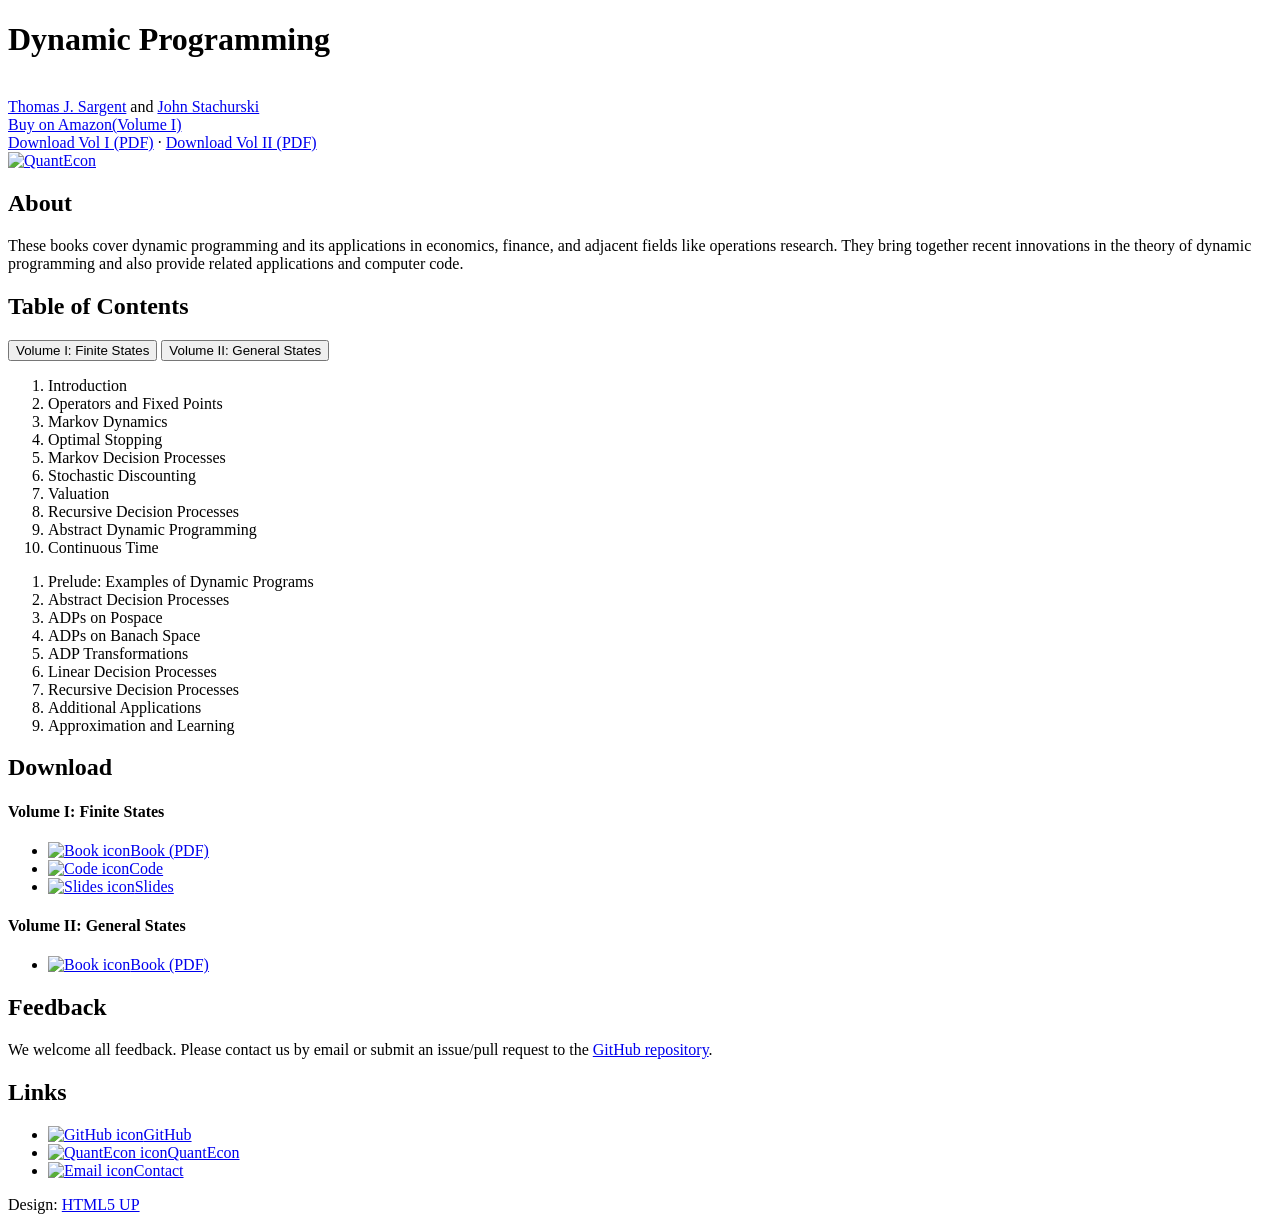
==== website/index.html @ c361da82 "Update repo URLs from book-dp1-public to book-dp-public The repo was renamed from book-dp1-public to" ====
<!DOCTYPE HTML>
<!--
	Strata by HTML5 UP
	html5up.net | @ajlkn
	Free for personal and commercial use under the CCA 3.0 license (html5up.net/license)
-->
<html>

<head>
    <title>Dynamic Programming</title>
    <meta charset="utf-8" />
    <meta name="viewport" content="width=device-width, initial-scale=1, user-scalable=no" />
    <meta name="description" content="Dynamic Programming: Volume I (Finite States) and Volume II (General States). By Thomas J. Sargent and John Stachurski." />
    <meta property="og:title" content="Dynamic Programming" />
    <meta property="og:description" content="Dynamic Programming: Volume I (Finite States) and Volume II (General States). By Thomas J. Sargent and John Stachurski." />
    <meta property="og:type" content="website" />
    <meta property="og:url" content="https://dp.quantecon.org/" />
    <link rel="stylesheet" href="assets/css/main.css" />
</head>

<body class="is-preload">

    <!-- Header -->
    <header id="header">
        <div class="inner">
            <h1><b>Dynamic Programming</b></h1>
            <br>
            <a href="https://www.tomsargent.com/">Thomas J. Sargent</a> and <a href="https://johnstachurski.net/">John Stachurski</a>
        </div>
        <div class="amazon-link-container">
            <a href="https://www.amazon.com/Dynamic-Programming-Finite-Thomas-Sargent/dp/1009540750/" class="amazon-button">Buy on Amazon<span class="amazon-vol">(Volume I)</span></a>
            <div class="download-links">
                <a href="https://github.com/QuantEcon/book-dp-public/raw/main/pdf/dp.pdf" class="download-button">Download Vol I (PDF)</a>
                <span class="download-sep">&middot;</span>
                <a href="https://github.com/QuantEcon/book-dp-public/raw/main/pdf/dp2.pdf" class="download-button">Download Vol II (PDF)</a>
            </div>
        </div>
    </header>

    <!-- Main -->
    <div id="main">
        <a href="https://quantecon.org" class="qe-logo"><img src="images/qe-menubar-logo.svg" alt="QuantEcon"></a>

        <!-- Introduction -->
        <section id="intro">
            <header class="major">
                <h2>About</h2>
            </header>
            <p>
                These books cover dynamic programming and its applications in
                economics, finance, and adjacent fields like operations research.
                They bring together recent innovations in the theory of dynamic
                programming and also provide related applications and computer code.
            </p>
        </section>

        <!-- Table of Contents -->
        <section id="toc" class="main">
            <header class="major">
                <h2>Table of Contents</h2>
            </header>
            <div class="toc-tabs">
                <div class="tab-buttons" role="tablist">
                    <button class="tab-btn active" data-tab="vol1" role="tab" aria-selected="true" aria-controls="vol1" id="tab-vol1">Volume I: Finite States</button>
                    <button class="tab-btn" data-tab="vol2" role="tab" aria-selected="false" aria-controls="vol2" id="tab-vol2">Volume II: General States</button>
                </div>
                <div class="tab-content active" id="vol1" role="tabpanel" aria-labelledby="tab-vol1">
                    <ol>
                        <li>Introduction</li>
                        <li>Operators and Fixed Points</li>
                        <li>Markov Dynamics</li>
                        <li>Optimal Stopping</li>
                        <li>Markov Decision Processes</li>
                        <li>Stochastic Discounting</li>
                        <li>Valuation</li>
                        <li>Recursive Decision Processes</li>
                        <li>Abstract Dynamic Programming</li>
                        <li>Continuous Time</li>
                    </ol>
                </div>
                <div class="tab-content" id="vol2" role="tabpanel" aria-labelledby="tab-vol2">
                    <ol>
                        <li>Prelude: Examples of Dynamic Programs</li>
                        <li value="2">Abstract Decision Processes</li>
                        <li value="3">ADPs on Pospace</li>
                        <li value="4">ADPs on Banach Space</li>
                        <li value="5">ADP Transformations</li>
                        <li value="6">Linear Decision Processes</li>
                        <li value="7">Recursive Decision Processes</li>
                        <li value="8">Additional Applications</li>
                        <li value="9">Approximation and Learning</li>
                    </ol>
                </div>
            </div>
        </section>

        <!-- Downloads -->
        <section id="download" class="main">
            <header class="major">
                <h2>Download</h2>
            </header>
            <h4>Volume I: Finite States</h4>
            <div class="align-center">
                <ul class="actions fit">
                    <li>
                        <a href="https://github.com/QuantEcon/book-dp-public/raw/main/pdf/dp.pdf" class="button fit"><img src="images/book.png" width="15" alt="Book icon">Book (PDF)</a>
                    </li>
                    <li>
                        <a href="code.html" class="button fit"><img src="images/book.png" width="15" alt="Code icon">Code</a>
                    </li>
                    <li>
                        <a href="slides.html" class="button fit"><img src="images/slides.png" width="14" alt="Slides icon">Slides</a>
                    </li>
                </ul>
            </div>
            <h4>Volume II: General States</h4>
            <div class="align-center">
                <ul class="actions fit">
                    <li>
                        <a href="https://github.com/QuantEcon/book-dp-public/raw/main/pdf/dp2.pdf" class="button fit"><img src="images/book.png" width="15" alt="Book icon">Book (PDF)</a>
                    </li>
                </ul>
            </div>
        </section>

        <!-- Feedback -->
        <section id="feedback" class="main">
            <header class="major">
                <h2>Feedback</h2>
            </header>
            <p>We welcome all feedback. Please contact us by email or submit an issue/pull request to the <a href="https://github.com/QuantEcon/book-dp-public/">GitHub repository</a>.</p>
        </section>

        <!-- Links -->
        <section id="links" class="main">
            <header class="major">
                <h2>Links</h2>
            </header>
            <div class="align-center">
                <ul class="actions fit">
                    <li>
                        <a href="https://github.com/QuantEcon/book-dp-public/" class="button fit"><img src="images/github-mark.png" width="15" alt="GitHub icon">GitHub</a>
                    </li>
                    <li>
                        <a href="https://quantecon.org" class="button fit"><img src="images/qe-logo-small.png" width="25" alt="QuantEcon icon">QuantEcon</a>
                    </li>
                    <li>
                        <a href="mailto:john.stachurski@gmail.com" class="button fit"><img src="images/mail.png" width="15" alt="Email icon">Contact</a>
                    </li>
                </ul>
            </div>
        </section>

        <section id="design" class="main">
            <div class="align-center">Design: <a href="https://html5up.net">HTML5 UP</a></div>
        </section>
    </div>

    <!-- Scripts -->
    <script src="assets/js/jquery.min.js"></script>
    <script src="assets/js/browser.min.js"></script>
    <script src="assets/js/breakpoints.min.js"></script>
    <script src="assets/js/util.js"></script>
    <script src="assets/js/main.js"></script>

</body>

</html>
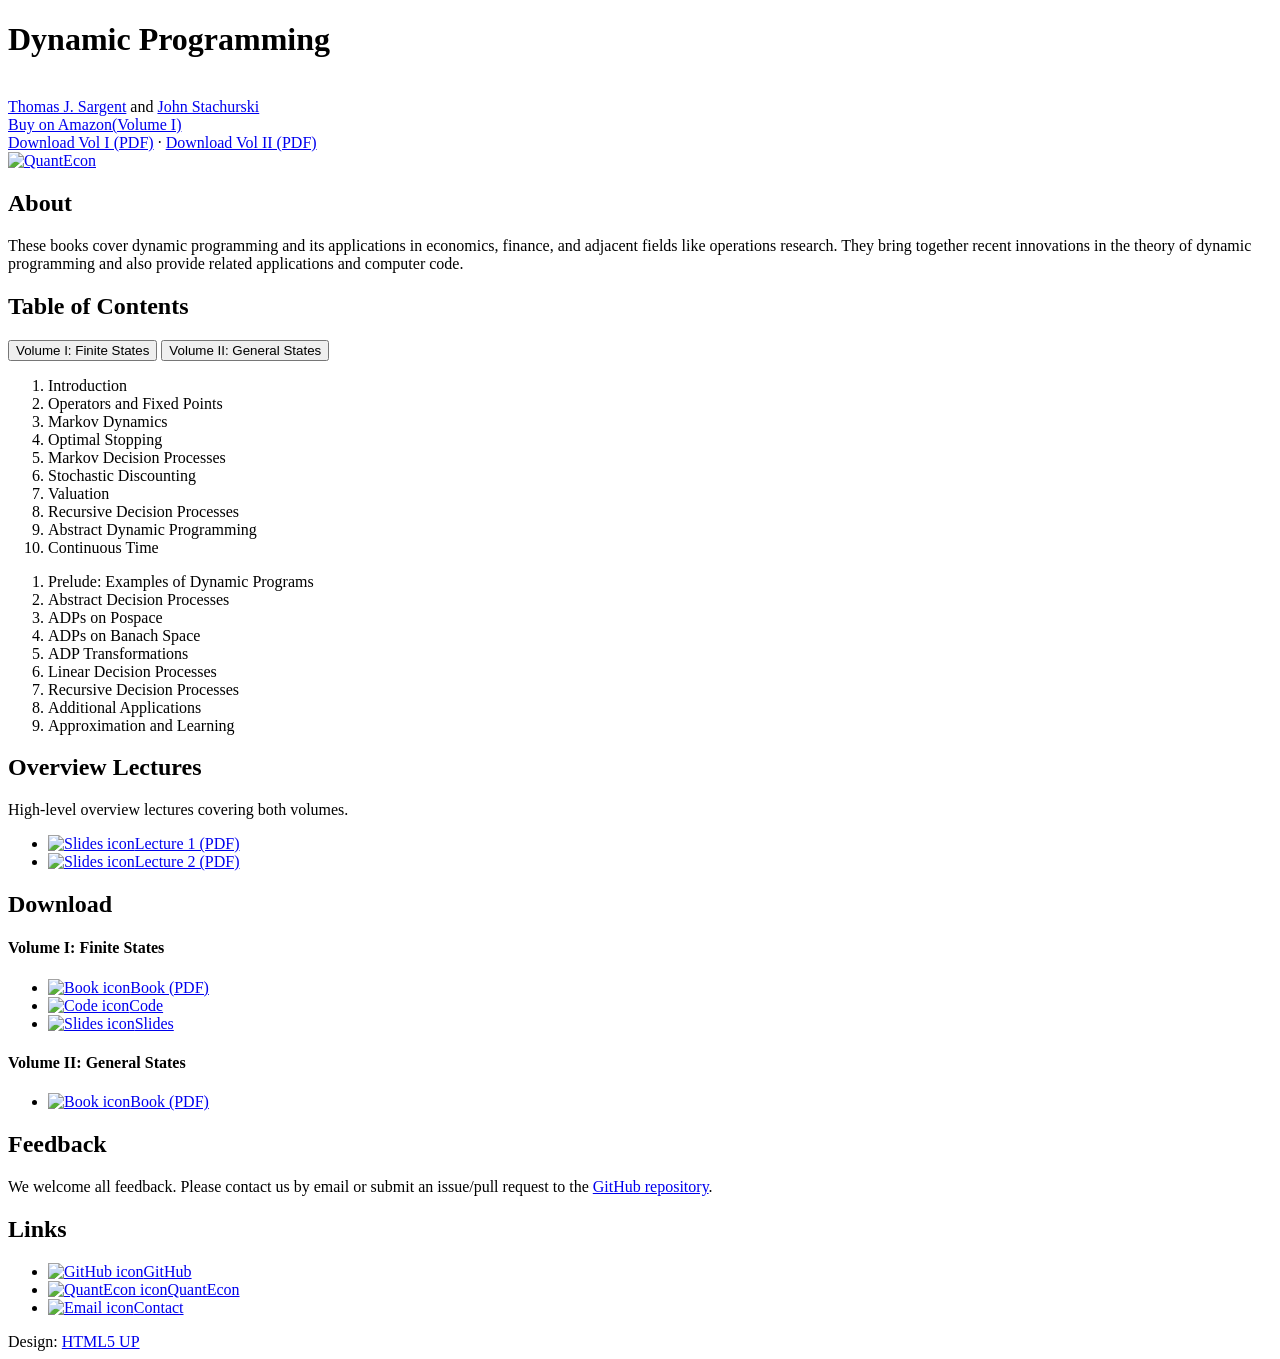
==== commit a333f47e: "Move Overview Lectures section below Table of Contents Per review on #19: section reads better betwe" ====
--- a/website/index.html
+++ b/website/index.html
@@ -30,9 +30,9 @@
         <div class="amazon-link-container">
             <a href="https://www.amazon.com/Dynamic-Programming-Finite-Thomas-Sargent/dp/1009540750/" class="amazon-button">Buy on Amazon<span class="amazon-vol">(Volume I)</span></a>
             <div class="download-links">
-                <a href="https://github.com/QuantEcon/book-dp-public/raw/main/pdf/dp.pdf" class="download-button">Download Vol I (PDF)</a>
+                <a href="https://github.com/QuantEcon/book-dp1-public/raw/main/pdf/dp.pdf" class="download-button">Download Vol I (PDF)</a>
                 <span class="download-sep">&middot;</span>
-                <a href="https://github.com/QuantEcon/book-dp-public/raw/main/pdf/dp2.pdf" class="download-button">Download Vol II (PDF)</a>
+                <a href="https://github.com/QuantEcon/book-dp1-public/raw/main/pdf/dp2.pdf" class="download-button">Download Vol II (PDF)</a>
             </div>
         </div>
     </header>
@@ -94,6 +94,24 @@
             </div>
         </section>
 
+        <!-- Overview Lectures -->
+        <section id="overview-lectures" class="main">
+            <header class="major">
+                <h2>Overview Lectures</h2>
+            </header>
+            <p>High-level overview lectures covering both volumes.</p>
+            <div class="align-center">
+                <ul class="actions fit">
+                    <li>
+                        <a href="https://github.com/QuantEcon/book-dp1-public/raw/main/pdf/lecture1.pdf" class="button fit"><img src="images/slides.png" width="14" alt="Slides icon">Lecture 1 (PDF)</a>
+                    </li>
+                    <li>
+                        <a href="https://github.com/QuantEcon/book-dp1-public/raw/main/pdf/lecture2.pdf" class="button fit"><img src="images/slides.png" width="14" alt="Slides icon">Lecture 2 (PDF)</a>
+                    </li>
+                </ul>
+            </div>
+        </section>
+
         <!-- Downloads -->
         <section id="download" class="main">
             <header class="major">
@@ -103,7 +121,7 @@
             <div class="align-center">
                 <ul class="actions fit">
                     <li>
-                        <a href="https://github.com/QuantEcon/book-dp-public/raw/main/pdf/dp.pdf" class="button fit"><img src="images/book.png" width="15" alt="Book icon">Book (PDF)</a>
+                        <a href="https://github.com/QuantEcon/book-dp1-public/raw/main/pdf/dp.pdf" class="button fit"><img src="images/book.png" width="15" alt="Book icon">Book (PDF)</a>
                     </li>
                     <li>
                         <a href="code.html" class="button fit"><img src="images/book.png" width="15" alt="Code icon">Code</a>
@@ -117,7 +135,7 @@
             <div class="align-center">
                 <ul class="actions fit">
                     <li>
-                        <a href="https://github.com/QuantEcon/book-dp-public/raw/main/pdf/dp2.pdf" class="button fit"><img src="images/book.png" width="15" alt="Book icon">Book (PDF)</a>
+                        <a href="https://github.com/QuantEcon/book-dp1-public/raw/main/pdf/dp2.pdf" class="button fit"><img src="images/book.png" width="15" alt="Book icon">Book (PDF)</a>
                     </li>
                 </ul>
             </div>
@@ -128,7 +146,7 @@
             <header class="major">
                 <h2>Feedback</h2>
             </header>
-            <p>We welcome all feedback. Please contact us by email or submit an issue/pull request to the <a href="https://github.com/QuantEcon/book-dp-public/">GitHub repository</a>.</p>
+            <p>We welcome all feedback. Please contact us by email or submit an issue/pull request to the <a href="https://github.com/QuantEcon/book-dp1-public/">GitHub repository</a>.</p>
         </section>
 
         <!-- Links -->
@@ -139,7 +157,7 @@
             <div class="align-center">
                 <ul class="actions fit">
                     <li>
-                        <a href="https://github.com/QuantEcon/book-dp-public/" class="button fit"><img src="images/github-mark.png" width="15" alt="GitHub icon">GitHub</a>
+                        <a href="https://github.com/QuantEcon/book-dp1-public/" class="button fit"><img src="images/github-mark.png" width="15" alt="GitHub icon">GitHub</a>
                     </li>
                     <li>
                         <a href="https://quantecon.org" class="button fit"><img src="images/qe-logo-small.png" width="25" alt="QuantEcon icon">QuantEcon</a>
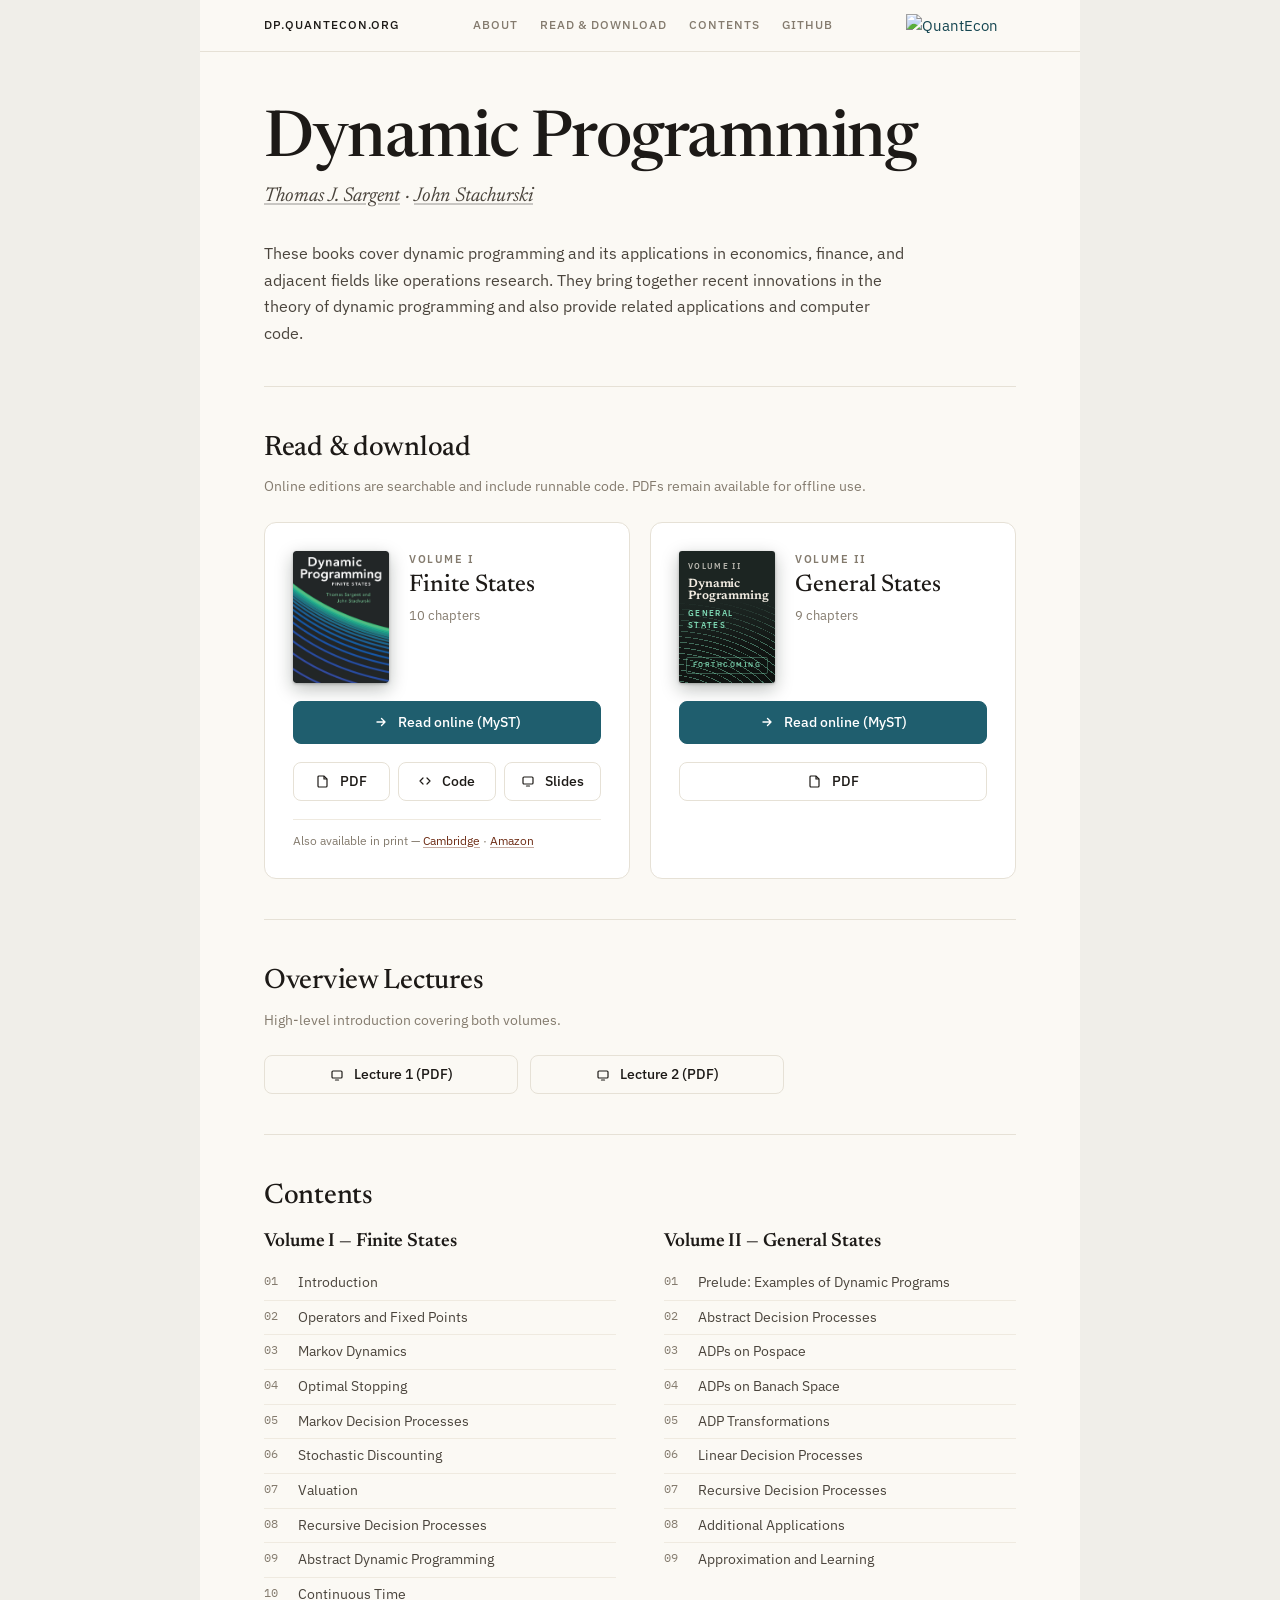
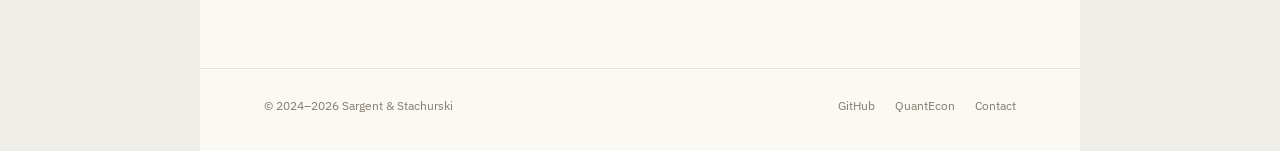
==== commit 560e0ed5: "Redesign website around MyST-primary volume cards Replace the HTML5 UP Strata theme with a hand-writ" ====
--- a/website/index.html
+++ b/website/index.html
@@ -1,186 +1,216 @@
-<!DOCTYPE HTML>
-<!--
-	Strata by HTML5 UP
-	html5up.net | @ajlkn
-	Free for personal and commercial use under the CCA 3.0 license (html5up.net/license)
--->
-<html>
-
-<head>
-    <title>Dynamic Programming</title>
-    <meta charset="utf-8" />
-    <meta name="viewport" content="width=device-width, initial-scale=1, user-scalable=no" />
-    <meta name="description" content="Dynamic Programming: Volume I (Finite States) and Volume II (General States). By Thomas J. Sargent and John Stachurski." />
-    <meta property="og:title" content="Dynamic Programming" />
-    <meta property="og:description" content="Dynamic Programming: Volume I (Finite States) and Volume II (General States). By Thomas J. Sargent and John Stachurski." />
-    <meta property="og:type" content="website" />
-    <meta property="og:url" content="https://dp.quantecon.org/" />
-    <link rel="stylesheet" href="assets/css/main.css" />
-</head>
-
-<body class="is-preload">
-
-    <!-- Header -->
-    <header id="header">
-        <div class="inner">
-            <h1><b>Dynamic Programming</b></h1>
-            <br>
-            <a href="https://www.tomsargent.com/">Thomas J. Sargent</a> and <a href="https://johnstachurski.net/">John Stachurski</a>
-        </div>
-        <div class="amazon-link-container">
-            <a href="https://www.amazon.com/Dynamic-Programming-Finite-Thomas-Sargent/dp/1009540750/" class="amazon-button">Buy on Amazon<span class="amazon-vol">(Volume I)</span></a>
-            <div class="download-links">
-                <a href="https://github.com/QuantEcon/book-dp1-public/raw/main/pdf/dp.pdf" class="download-button">Download Vol I (PDF)</a>
-                <span class="download-sep">&middot;</span>
-                <a href="https://github.com/QuantEcon/book-dp1-public/raw/main/pdf/dp2.pdf" class="download-button">Download Vol II (PDF)</a>
-            </div>
-        </div>
-    </header>
-
-    <!-- Main -->
-    <div id="main">
-        <a href="https://quantecon.org" class="qe-logo"><img src="images/qe-menubar-logo.svg" alt="QuantEcon"></a>
-
-        <!-- Introduction -->
-        <section id="intro">
-            <header class="major">
-                <h2>About</h2>
-            </header>
-            <p>
-                These books cover dynamic programming and its applications in
-                economics, finance, and adjacent fields like operations research.
-                They bring together recent innovations in the theory of dynamic
-                programming and also provide related applications and computer code.
-            </p>
-        </section>
-
-        <!-- Table of Contents -->
-        <section id="toc" class="main">
-            <header class="major">
-                <h2>Table of Contents</h2>
-            </header>
-            <div class="toc-tabs">
-                <div class="tab-buttons" role="tablist">
-                    <button class="tab-btn active" data-tab="vol1" role="tab" aria-selected="true" aria-controls="vol1" id="tab-vol1">Volume I: Finite States</button>
-                    <button class="tab-btn" data-tab="vol2" role="tab" aria-selected="false" aria-controls="vol2" id="tab-vol2">Volume II: General States</button>
-                </div>
-                <div class="tab-content active" id="vol1" role="tabpanel" aria-labelledby="tab-vol1">
-                    <ol>
-                        <li>Introduction</li>
-                        <li>Operators and Fixed Points</li>
-                        <li>Markov Dynamics</li>
-                        <li>Optimal Stopping</li>
-                        <li>Markov Decision Processes</li>
-                        <li>Stochastic Discounting</li>
-                        <li>Valuation</li>
-                        <li>Recursive Decision Processes</li>
-                        <li>Abstract Dynamic Programming</li>
-                        <li>Continuous Time</li>
-                    </ol>
-                </div>
-                <div class="tab-content" id="vol2" role="tabpanel" aria-labelledby="tab-vol2">
-                    <ol>
-                        <li>Prelude: Examples of Dynamic Programs</li>
-                        <li value="2">Abstract Decision Processes</li>
-                        <li value="3">ADPs on Pospace</li>
-                        <li value="4">ADPs on Banach Space</li>
-                        <li value="5">ADP Transformations</li>
-                        <li value="6">Linear Decision Processes</li>
-                        <li value="7">Recursive Decision Processes</li>
-                        <li value="8">Additional Applications</li>
-                        <li value="9">Approximation and Learning</li>
-                    </ol>
-                </div>
-            </div>
-        </section>
-
-        <!-- Overview Lectures -->
-        <section id="overview-lectures" class="main">
-            <header class="major">
-                <h2>Overview Lectures</h2>
-            </header>
-            <p>High-level overview lectures covering both volumes.</p>
-            <div class="align-center">
-                <ul class="actions fit">
-                    <li>
-                        <a href="https://github.com/QuantEcon/book-dp1-public/raw/main/pdf/lecture1.pdf" class="button fit"><img src="images/slides.png" width="14" alt="Slides icon">Lecture 1 (PDF)</a>
-                    </li>
-                    <li>
-                        <a href="https://github.com/QuantEcon/book-dp1-public/raw/main/pdf/lecture2.pdf" class="button fit"><img src="images/slides.png" width="14" alt="Slides icon">Lecture 2 (PDF)</a>
-                    </li>
-                </ul>
-            </div>
-        </section>
-
-        <!-- Downloads -->
-        <section id="download" class="main">
-            <header class="major">
-                <h2>Download</h2>
-            </header>
-            <h4>Volume I: Finite States</h4>
-            <div class="align-center">
-                <ul class="actions fit">
-                    <li>
-                        <a href="https://github.com/QuantEcon/book-dp1-public/raw/main/pdf/dp.pdf" class="button fit"><img src="images/book.png" width="15" alt="Book icon">Book (PDF)</a>
-                    </li>
-                    <li>
-                        <a href="code.html" class="button fit"><img src="images/book.png" width="15" alt="Code icon">Code</a>
-                    </li>
-                    <li>
-                        <a href="slides.html" class="button fit"><img src="images/slides.png" width="14" alt="Slides icon">Slides</a>
-                    </li>
-                </ul>
-            </div>
-            <h4>Volume II: General States</h4>
-            <div class="align-center">
-                <ul class="actions fit">
-                    <li>
-                        <a href="https://github.com/QuantEcon/book-dp1-public/raw/main/pdf/dp2.pdf" class="button fit"><img src="images/book.png" width="15" alt="Book icon">Book (PDF)</a>
-                    </li>
-                </ul>
-            </div>
-        </section>
-
-        <!-- Feedback -->
-        <section id="feedback" class="main">
-            <header class="major">
-                <h2>Feedback</h2>
-            </header>
-            <p>We welcome all feedback. Please contact us by email or submit an issue/pull request to the <a href="https://github.com/QuantEcon/book-dp1-public/">GitHub repository</a>.</p>
-        </section>
-
-        <!-- Links -->
-        <section id="links" class="main">
-            <header class="major">
-                <h2>Links</h2>
-            </header>
-            <div class="align-center">
-                <ul class="actions fit">
-                    <li>
-                        <a href="https://github.com/QuantEcon/book-dp1-public/" class="button fit"><img src="images/github-mark.png" width="15" alt="GitHub icon">GitHub</a>
-                    </li>
-                    <li>
-                        <a href="https://quantecon.org" class="button fit"><img src="images/qe-logo-small.png" width="25" alt="QuantEcon icon">QuantEcon</a>
-                    </li>
-                    <li>
-                        <a href="mailto:john.stachurski@gmail.com" class="button fit"><img src="images/mail.png" width="15" alt="Email icon">Contact</a>
-                    </li>
-                </ul>
-            </div>
-        </section>
-
-        <section id="design" class="main">
-            <div class="align-center">Design: <a href="https://html5up.net">HTML5 UP</a></div>
-        </section>
-    </div>
-
-    <!-- Scripts -->
-    <script src="assets/js/jquery.min.js"></script>
-    <script src="assets/js/browser.min.js"></script>
-    <script src="assets/js/breakpoints.min.js"></script>
-    <script src="assets/js/util.js"></script>
-    <script src="assets/js/main.js"></script>
-
-</body>
-
-</html>+<!doctype html>
+<html lang="en">
+<head>
+    <meta charset="utf-8">
+    <meta name="viewport" content="width=device-width, initial-scale=1">
+    <title>Dynamic Programming</title>
+    <meta name="description" content="Dynamic Programming: Volume I (Finite States) and Volume II (General States). By Thomas J. Sargent and John Stachurski.">
+    <meta property="og:title" content="Dynamic Programming">
+    <meta property="og:description" content="Dynamic Programming: Volume I (Finite States) and Volume II (General States). By Thomas J. Sargent and John Stachurski.">
+    <meta property="og:type" content="website">
+    <meta property="og:url" content="https://dp.quantecon.org/">
+    <link rel="preconnect" href="https://fonts.googleapis.com">
+    <link rel="preconnect" href="https://fonts.gstatic.com" crossorigin>
+    <link href="https://fonts.googleapis.com/css2?family=Newsreader:ital,opsz,wght@0,6..72,400;0,6..72,500;0,6..72,600;0,6..72,700;1,6..72,400&family=IBM+Plex+Sans:wght@400;500;600;700&family=IBM+Plex+Mono:wght@400;500&display=swap" rel="stylesheet">
+    <link rel="stylesheet" href="assets/css/main.css">
+</head>
+<body>
+<div class="paper">
+    <header class="mast">
+        <div class="mast__inner">
+            <a class="mast__brand" href="/">dp.quantecon.org</a>
+            <nav class="mast__nav" aria-label="Primary">
+                <a href="#about">About</a>
+                <a href="#read">Read &amp; download</a>
+                <a href="#contents">Contents</a>
+                <a href="https://github.com/QuantEcon/book-dp-public/">GitHub</a>
+            </nav>
+            <a class="mast__logo" href="https://quantecon.org" aria-label="QuantEcon">
+                <img src="images/qe-menubar-logo.svg" alt="QuantEcon">
+            </a>
+        </div>
+    </header>
+
+    <main class="page">
+        <section class="hero" id="about">
+            <h1>Dynamic Programming</h1>
+            <p class="authors">
+                <a href="https://www.tomsargent.com/">Thomas J. Sargent</a> &middot;
+                <a href="https://johnstachurski.net/">John Stachurski</a>
+            </p>
+            <p class="blurb">
+                These books cover dynamic programming and its applications in
+                economics, finance, and adjacent fields like operations research.
+                They bring together recent innovations in the theory of dynamic
+                programming and also provide related applications and computer code.
+            </p>
+        </section>
+
+        <hr class="rule">
+
+        <section class="section" id="read">
+            <h2>Read &amp; download</h2>
+            <p class="section__sub">Online editions are searchable and include runnable code. PDFs remain available for offline use.</p>
+
+            <div class="cards">
+                <article class="card">
+                    <div class="card__head">
+                        <div class="cover cover--img">
+                            <img src="images/covers/dp-vol1.jpg" alt="Dynamic Programming, Volume I — Finite States (book cover)">
+                        </div>
+                        <div class="card__title">
+                            <div class="eyebrow" aria-hidden="true">Volume I</div>
+                            <h3>Finite States</h3>
+                            <div class="meta">10 chapters</div>
+                        </div>
+                    </div>
+
+                    <a class="btn btn--myst" href="https://quantecon.github.io/book-dp1/" aria-label="Read Volume I online — MyST edition">
+                        <svg width="14" height="14" viewBox="0 0 14 14" fill="none" aria-hidden="true">
+                            <path d="M3 7h8m0 0L7.5 3.5M11 7l-3.5 3.5" stroke="currentColor" stroke-width="1.4" stroke-linecap="round" stroke-linejoin="round"/>
+                        </svg>
+                        Read online (MyST)
+                    </a>
+
+                    <div class="card__actions card__actions--3">
+                        <a class="btn btn--ghost" href="https://github.com/QuantEcon/book-dp-public/raw/main/pdf/dp.pdf" aria-label="Download Volume I PDF">
+                            <svg width="14" height="14" viewBox="0 0 14 14" fill="none" aria-hidden="true">
+                                <path d="M3 2h5l3 3v7a1 1 0 0 1-1 1H3a1 1 0 0 1-1-1V3a1 1 0 0 1 1-1Z" stroke="currentColor" stroke-width="1.2"/>
+                                <path d="M8 2v3h3" stroke="currentColor" stroke-width="1.2"/>
+                            </svg>
+                            PDF
+                        </a>
+                        <a class="btn btn--ghost" href="code.html">
+                            <svg width="14" height="14" viewBox="0 0 14 14" fill="none" aria-hidden="true">
+                                <path d="m5 4-3 3 3 3M9 4l3 3-3 3" stroke="currentColor" stroke-width="1.2" stroke-linecap="round" stroke-linejoin="round"/>
+                            </svg>
+                            Code
+                        </a>
+                        <a class="btn btn--ghost" href="slides.html">
+                            <svg width="14" height="14" viewBox="0 0 14 14" fill="none" aria-hidden="true">
+                                <rect x="2" y="3" width="10" height="7" rx="1" stroke="currentColor" stroke-width="1.2"/>
+                                <path d="M5.5 12h3" stroke="currentColor" stroke-width="1.2" stroke-linecap="round"/>
+                            </svg>
+                            Slides
+                        </a>
+                    </div>
+
+                    <p class="card__print">
+                        Also available in print &mdash;
+                        <a href="https://www.cambridge.org/core/books/dynamic-programming/144418B20058C60C6CCDB2AD0C6B4D0F" target="_blank" rel="noopener">Cambridge</a>
+                        &middot;
+                        <a href="https://www.amazon.com/Dynamic-Programming-Finite-Thomas-Sargent/dp/1009540750/" target="_blank" rel="noopener">Amazon</a>
+                    </p>
+                </article>
+
+                <article class="card">
+                    <div class="card__head">
+                        <div class="cover" role="img" aria-label="Volume II cover placeholder — forthcoming">
+                            <div class="cover__head">
+                                <span class="cover__label">Volume II</span>
+                                <span class="cover__title">Dynamic<br>Programming</span>
+                                <span class="cover__subtitle">General States</span>
+                            </div>
+                            <span class="cover__status">Forthcoming</span>
+                        </div>
+                        <div class="card__title">
+                            <div class="eyebrow" aria-hidden="true">Volume II</div>
+                            <h3>General States</h3>
+                            <div class="meta">9 chapters</div>
+                        </div>
+                    </div>
+
+                    <a class="btn btn--myst" href="https://quantecon.github.io/book-dp2/" aria-label="Read Volume II online — MyST edition">
+                        <svg width="14" height="14" viewBox="0 0 14 14" fill="none" aria-hidden="true">
+                            <path d="M3 7h8m0 0L7.5 3.5M11 7l-3.5 3.5" stroke="currentColor" stroke-width="1.4" stroke-linecap="round" stroke-linejoin="round"/>
+                        </svg>
+                        Read online (MyST)
+                    </a>
+
+                    <div class="card__actions card__actions--1">
+                        <a class="btn btn--ghost btn--full" href="https://github.com/QuantEcon/book-dp-public/raw/main/pdf/dp2.pdf" aria-label="Download Volume II PDF">
+                            <svg width="14" height="14" viewBox="0 0 14 14" fill="none" aria-hidden="true">
+                                <path d="M3 2h5l3 3v7a1 1 0 0 1-1 1H3a1 1 0 0 1-1-1V3a1 1 0 0 1 1-1Z" stroke="currentColor" stroke-width="1.2"/>
+                                <path d="M8 2v3h3" stroke="currentColor" stroke-width="1.2"/>
+                            </svg>
+                            PDF
+                        </a>
+                    </div>
+                </article>
+            </div>
+        </section>
+
+        <hr class="rule">
+
+        <section class="section" id="lectures">
+            <h2>Overview Lectures</h2>
+            <p class="section__sub">High-level introduction covering both volumes.</p>
+            <div class="lectures">
+                <a class="btn btn--ghost" href="https://github.com/QuantEcon/book-dp-public/raw/main/pdf/lecture1.pdf">
+                    <svg width="14" height="14" viewBox="0 0 14 14" fill="none" aria-hidden="true">
+                        <rect x="2" y="3" width="10" height="7" rx="1" stroke="currentColor" stroke-width="1.2"/>
+                        <path d="M5.5 12h3" stroke="currentColor" stroke-width="1.2" stroke-linecap="round"/>
+                    </svg>
+                    Lecture 1 (PDF)
+                </a>
+                <a class="btn btn--ghost" href="https://github.com/QuantEcon/book-dp-public/raw/main/pdf/lecture2.pdf">
+                    <svg width="14" height="14" viewBox="0 0 14 14" fill="none" aria-hidden="true">
+                        <rect x="2" y="3" width="10" height="7" rx="1" stroke="currentColor" stroke-width="1.2"/>
+                        <path d="M5.5 12h3" stroke="currentColor" stroke-width="1.2" stroke-linecap="round"/>
+                    </svg>
+                    Lecture 2 (PDF)
+                </a>
+            </div>
+        </section>
+
+        <hr class="rule">
+
+        <section class="section" id="contents">
+            <h2>Contents</h2>
+            <div class="toc-grid">
+                <div>
+                    <h3>Volume I &mdash; Finite States</h3>
+                    <ol class="toc">
+                        <li>Introduction</li>
+                        <li>Operators and Fixed Points</li>
+                        <li>Markov Dynamics</li>
+                        <li>Optimal Stopping</li>
+                        <li>Markov Decision Processes</li>
+                        <li>Stochastic Discounting</li>
+                        <li>Valuation</li>
+                        <li>Recursive Decision Processes</li>
+                        <li>Abstract Dynamic Programming</li>
+                        <li>Continuous Time</li>
+                    </ol>
+                </div>
+                <div>
+                    <h3>Volume II &mdash; General States</h3>
+                    <ol class="toc">
+                        <li>Prelude: Examples of Dynamic Programs</li>
+                        <li>Abstract Decision Processes</li>
+                        <li>ADPs on Pospace</li>
+                        <li>ADPs on Banach Space</li>
+                        <li>ADP Transformations</li>
+                        <li>Linear Decision Processes</li>
+                        <li>Recursive Decision Processes</li>
+                        <li>Additional Applications</li>
+                        <li>Approximation and Learning</li>
+                    </ol>
+                </div>
+            </div>
+        </section>
+    </main>
+
+    <footer class="foot">
+        <div class="foot__inner">
+            <span>&copy; 2024&ndash;2026 Sargent &amp; Stachurski</span>
+            <span class="foot__links">
+                <a href="https://github.com/QuantEcon/book-dp-public/">GitHub</a>
+                <a href="https://quantecon.org">QuantEcon</a>
+                <a href="mailto:john.stachurski@gmail.com">Contact</a>
+            </span>
+        </div>
+    </footer>
+</div>
+</body>
+</html>
--- a/website/assets/css/main.css
+++ b/website/assets/css/main.css
@@ -0,0 +1,528 @@
+/* dp.quantecon.org — Sargent & Stachurski, Dynamic Programming
+   Hand-written stylesheet. Tokens follow the Option C design handoff. */
+
+:root {
+  --paper:       #fbf9f4;
+  --page-bg:     #f0eee9;
+  --ink:         #1d1a17;
+  --ink-soft:    #4a443c;
+  --ink-mute:    #847b6e;
+  --rule:        #e6e1d6;
+  --rule-soft:   #efeae0;
+  --accent:      #8a3a1d;
+  --accent-ink:  #6e2d16;
+  --accent-soft: #f4e6dd;
+  --myst:        #1f5e6e;
+  --myst-ink:    #154651;
+  --myst-soft:   #e2eef1;
+  --page-w:      880px;
+}
+
+/* Reset */
+*, *::before, *::after { box-sizing: border-box; }
+html, body { margin: 0; padding: 0; }
+html { overflow-x: clip; }
+img, svg { display: block; max-width: 100%; }
+
+body {
+  background: var(--page-bg);
+  color: var(--ink);
+  font-family: 'IBM Plex Sans', system-ui, -apple-system, Segoe UI, sans-serif;
+  font-size: 15px;
+  line-height: 1.55;
+  -webkit-font-smoothing: antialiased;
+  -moz-osx-font-smoothing: grayscale;
+}
+
+a {
+  color: var(--myst-ink);
+  text-decoration: underline;
+  text-underline-offset: 2px;
+  text-decoration-color: rgba(21, 70, 81, 0.35);
+}
+a:hover {
+  color: var(--myst);
+  text-decoration-color: currentColor;
+}
+
+h1, h2, h3, h4, h5, h6, p, ol, ul {
+  margin: 0;
+}
+ol, ul { padding: 0; }
+
+:focus-visible {
+  outline: 2px solid var(--myst);
+  outline-offset: 2px;
+  border-radius: 2px;
+}
+
+/* Paper column — wraps mast, page, foot in one continuous cream surface */
+.paper {
+  background: var(--paper);
+  max-width: var(--page-w);
+  margin: 0 auto;
+  min-height: 100vh;
+  display: flex;
+  flex-direction: column;
+}
+
+/* Mast */
+.mast {
+  border-bottom: 1px solid var(--rule);
+}
+.mast__inner {
+  padding: 14px 64px;
+  display: flex;
+  align-items: center;
+  justify-content: space-between;
+  gap: 24px;
+}
+.mast__brand {
+  font-size: 12px;
+  letter-spacing: 0.08em;
+  text-transform: uppercase;
+  font-weight: 500;
+  color: var(--ink);
+  text-decoration: none;
+}
+.mast__nav {
+  display: flex;
+  gap: 22px;
+  font-size: 12px;
+  letter-spacing: 0.08em;
+  text-transform: uppercase;
+  font-weight: 500;
+}
+.mast__nav a {
+  color: var(--ink-mute);
+  text-decoration: none;
+}
+.mast__nav a:hover { color: var(--ink); }
+.mast__logo {
+  display: inline-flex;
+  text-decoration: none;
+}
+.mast__logo img {
+  width: 110px;
+  height: auto;
+}
+
+/* Page (main content frame) */
+.page {
+  padding: 56px 64px;
+  flex: 1 0 auto;
+}
+
+/* Hero */
+.hero h1 {
+  font-family: 'Newsreader', Georgia, serif;
+  font-weight: 500;
+  font-size: clamp(28px, 6vw + 8px, 64px);
+  line-height: 1.05;
+  letter-spacing: -0.02em;
+  color: var(--ink);
+  margin: 0 0 6px;
+}
+.hero .authors {
+  font-family: 'Newsreader', Georgia, serif;
+  font-style: italic;
+  font-size: 20px;
+  color: var(--ink-soft);
+  margin: 0 0 28px;
+}
+.hero .authors a {
+  color: var(--ink-soft);
+  text-decoration-color: rgba(0, 0, 0, 0.2);
+}
+.hero .authors a:hover {
+  color: var(--ink);
+  text-decoration-color: currentColor;
+}
+.hero .blurb {
+  max-width: 640px;
+  font-size: 16px;
+  line-height: 1.65;
+  color: var(--ink-soft);
+}
+
+/* Rule */
+.rule {
+  border: 0;
+  border-top: 1px solid var(--rule);
+  margin: 40px 0;
+}
+
+/* Section heading */
+.section h2 {
+  font-family: 'Newsreader', Georgia, serif;
+  font-weight: 500;
+  font-size: 28px;
+  letter-spacing: -0.01em;
+  color: var(--ink);
+  margin: 0 0 6px;
+}
+.section__sub {
+  font-size: 14px;
+  color: var(--ink-mute);
+  margin: 0 0 24px;
+}
+
+/* Volume cards */
+.cards {
+  display: grid;
+  grid-template-columns: 1fr 1fr;
+  gap: 20px;
+}
+.card {
+  background: #ffffff;
+  border: 1px solid var(--rule);
+  border-radius: 12px;
+  padding: 28px;
+  display: flex;
+  flex-direction: column;
+  gap: 18px;
+  min-width: 0;
+}
+.card__head {
+  display: flex;
+  gap: 20px;
+  min-width: 0;
+}
+.card__title { min-width: 0; flex: 1 1 auto; }
+.card__title .eyebrow {
+  font-size: 11px;
+  letter-spacing: 0.14em;
+  text-transform: uppercase;
+  color: var(--ink-mute);
+  font-weight: 600;
+}
+.card__title h3 {
+  font-family: 'Newsreader', Georgia, serif;
+  font-size: 24px;
+  font-weight: 500;
+  line-height: 1.15;
+  color: var(--ink);
+  margin: 4px 0 0;
+}
+.card__title .meta {
+  font-size: 13px;
+  color: var(--ink-mute);
+  margin-top: 6px;
+}
+.card__actions {
+  display: grid;
+  gap: 8px;
+  min-width: 0;
+}
+.card__actions > * { min-width: 0; }
+.card__actions--3 { grid-template-columns: 1fr 1fr 1fr; }
+.card__actions--1 { grid-template-columns: 1fr; }
+.card__print {
+  border-top: 1px solid var(--rule-soft);
+  padding-top: 12px;
+  font-size: 12px;
+  color: var(--ink-mute);
+}
+.card__print a {
+  color: var(--accent-ink);
+  text-decoration: underline;
+  text-decoration-color: rgba(110, 45, 22, 0.4);
+}
+.card__print a:hover {
+  color: var(--accent);
+  text-decoration-color: currentColor;
+}
+
+/* Cover (placeholder; supports an <img> swap-in) */
+.cover {
+  width: 96px;
+  height: 132px;
+  flex: 0 0 auto;
+  border-radius: 3px;
+  background:
+    linear-gradient(180deg, #1c2522 0%, #1c2522 38%, rgba(28, 37, 34, 0) 72%),
+    repeating-radial-gradient(
+      ellipse 200% 100% at -15% 135%,
+      transparent 0,
+      transparent 7px,
+      rgba(127, 219, 182, 0.45) 7px,
+      rgba(127, 219, 182, 0.45) 8px
+    ),
+    linear-gradient(165deg, #1c2522 0%, #0d100e 100%);
+  box-shadow:
+    0 6px 18px rgba(10, 20, 15, 0.28),
+    0 1px 3px rgba(0, 0, 0, 0.25);
+  padding: 10px 9px 9px;
+  display: flex;
+  flex-direction: column;
+  justify-content: space-between;
+  color: #f1ebe1;
+  font-family: 'Newsreader', Georgia, serif;
+  overflow: hidden;
+}
+.cover__label {
+  font-family: 'IBM Plex Sans', system-ui, sans-serif;
+  font-size: 7.5px;
+  letter-spacing: 0.18em;
+  text-transform: uppercase;
+  font-weight: 600;
+  opacity: 0.75;
+}
+.cover__head {
+  display: flex;
+  flex-direction: column;
+  gap: 5px;
+}
+.cover__title {
+  font-size: 12px;
+  font-weight: 600;
+  line-height: 1.05;
+  letter-spacing: -0.01em;
+}
+.cover__subtitle {
+  font-family: 'IBM Plex Sans', system-ui, sans-serif;
+  font-size: 7.5px;
+  letter-spacing: 0.18em;
+  text-transform: uppercase;
+  font-weight: 600;
+  color: #7fdbb6;
+}
+.cover__status {
+  align-self: center;
+  font-family: 'IBM Plex Sans', system-ui, sans-serif;
+  font-size: 7px;
+  letter-spacing: 0.22em;
+  text-transform: uppercase;
+  font-weight: 600;
+  color: rgba(127, 219, 182, 0.9);
+  padding: 2px 6px;
+  border: 1px solid rgba(127, 219, 182, 0.35);
+  border-radius: 2px;
+}
+.cover--img {
+  padding: 0;
+  background: none;
+}
+.cover--img img {
+  width: 100%;
+  height: 100%;
+  object-fit: cover;
+  border-radius: inherit;
+}
+
+/* Buttons */
+.btn {
+  display: inline-flex;
+  align-items: center;
+  justify-content: center;
+  gap: 10px;
+  padding: 12px 18px;
+  border-radius: 8px;
+  font-family: inherit;
+  font-size: 14px;
+  font-weight: 500;
+  line-height: 1.2;
+  text-decoration: none;
+  cursor: pointer;
+  border: 1px solid transparent;
+  transition: background-color 0.15s ease, color 0.15s ease, border-color 0.15s ease;
+}
+.btn svg { flex: 0 0 auto; }
+.btn--myst {
+  background: var(--myst);
+  color: #ffffff;
+  border-color: var(--myst);
+  width: 100%;
+}
+.btn--myst:hover {
+  background: var(--myst-ink);
+  border-color: var(--myst-ink);
+  color: #ffffff;
+}
+.btn--ghost {
+  background: transparent;
+  color: var(--ink);
+  border-color: var(--rule);
+  padding: 10px 12px;
+}
+.btn--ghost:hover {
+  background: var(--rule-soft);
+  color: var(--ink);
+}
+.btn--full { width: 100%; }
+
+/* Overview lectures */
+.lectures {
+  display: grid;
+  grid-template-columns: 1fr 1fr;
+  gap: 12px;
+  max-width: 520px;
+}
+
+/* TOC */
+.toc-grid {
+  display: grid;
+  grid-template-columns: 1fr 1fr;
+  gap: 48px;
+  margin-top: 8px;
+}
+.toc-grid h3 {
+  font-family: 'Newsreader', Georgia, serif;
+  font-weight: 600;
+  font-size: 19px;
+  letter-spacing: -0.005em;
+  color: var(--ink);
+  margin: 0 0 10px;
+}
+.toc {
+  list-style: none;
+  counter-reset: toc;
+  font-size: 14px;
+  color: var(--ink-soft);
+}
+.toc li {
+  counter-increment: toc;
+  padding: 6px 0;
+  border-bottom: 1px solid var(--rule-soft);
+  display: flex;
+  gap: 12px;
+}
+.toc li:last-child { border-bottom: none; }
+.toc li::before {
+  content: counter(toc, decimal-leading-zero);
+  font-family: 'IBM Plex Mono', monospace;
+  color: var(--ink-mute);
+  font-size: 12px;
+  min-width: 22px;
+}
+
+/* Footer */
+.foot {
+  border-top: 1px solid var(--rule);
+}
+.foot__inner {
+  padding: 28px 64px 36px;
+  display: flex;
+  justify-content: space-between;
+  gap: 20px;
+  font-size: 12px;
+  color: var(--ink-mute);
+}
+.foot__links {
+  display: flex;
+  gap: 20px;
+}
+.foot__links a {
+  color: var(--ink-mute);
+  text-decoration: none;
+}
+.foot__links a:hover { color: var(--ink); }
+
+/* Sub-page (code.html, slides.html) */
+.subpage-back {
+  display: inline-flex;
+  align-items: center;
+  gap: 6px;
+  color: var(--ink-mute);
+  text-decoration: none;
+  font-size: 13px;
+  margin-bottom: 16px;
+}
+.subpage-back:hover { color: var(--ink); }
+
+.subpage h1 {
+  font-family: 'Newsreader', Georgia, serif;
+  font-weight: 500;
+  font-size: clamp(28px, 4vw + 14px, 40px);
+  letter-spacing: -0.015em;
+  line-height: 1.1;
+  color: var(--ink);
+  margin: 0 0 4px;
+}
+.subpage .subpage__sub {
+  font-size: 14px;
+  color: var(--ink-mute);
+  margin: 0 0 28px;
+}
+
+.list-table {
+  width: 100%;
+  border-collapse: collapse;
+  background: #ffffff;
+  border: 1px solid var(--rule);
+  border-radius: 12px;
+  overflow: hidden;
+  font-size: 14px;
+}
+.list-table tr { border-bottom: 1px solid var(--rule-soft); }
+.list-table tr:last-child { border-bottom: none; }
+.list-table td {
+  padding: 14px 20px;
+  color: var(--ink-soft);
+  vertical-align: middle;
+}
+.list-table td:first-child {
+  font-weight: 500;
+  color: var(--ink);
+  width: 32%;
+}
+.list-table a { color: var(--myst-ink); }
+.list-table a:hover { color: var(--myst); }
+
+/* Responsive */
+@media (max-width: 880px) {
+  .mast__inner,
+  .page,
+  .foot__inner {
+    padding-left: 32px;
+    padding-right: 32px;
+  }
+  .cards,
+  .toc-grid {
+    grid-template-columns: 1fr;
+  }
+  .toc-grid { gap: 32px; }
+}
+
+@media (max-width: 600px) {
+  .mast__inner,
+  .page,
+  .foot__inner {
+    padding-left: 16px;
+    padding-right: 16px;
+  }
+  .mast__inner {
+    gap: 12px;
+  }
+  .mast__nav { display: none; }
+  .mast__logo img { width: 90px; }
+  .hero .authors { font-size: 17px; }
+  .hero .blurb { font-size: 15px; }
+  .section h2 { font-size: 24px; }
+  .cover {
+    width: 80px;
+    height: 112px;
+    padding: 9px 8px 8px;
+  }
+  .cover__head { gap: 4px; }
+  .cover__label { font-size: 7px; letter-spacing: 0.16em; }
+  .cover__title { font-size: 10.5px; }
+  .cover__subtitle { font-size: 6.5px; letter-spacing: 0.16em; }
+  .cover__status { font-size: 6.5px; letter-spacing: 0.2em; padding: 2px 5px; }
+  .card { padding: 22px; }
+  .card__actions--3 { grid-template-columns: 1fr 1fr; }
+  .lectures { grid-template-columns: 1fr; }
+  .list-table td { padding: 12px 14px; }
+  .foot__inner {
+    flex-direction: column;
+    gap: 14px;
+  }
+  .foot__links { flex-wrap: wrap; gap: 14px; }
+}
+
+@media (max-width: 400px) {
+  .card { padding: 18px; }
+  .card__head { gap: 14px; }
+  .card__print { font-size: 11px; }
+  .list-table td:first-child { width: 38%; }
+}
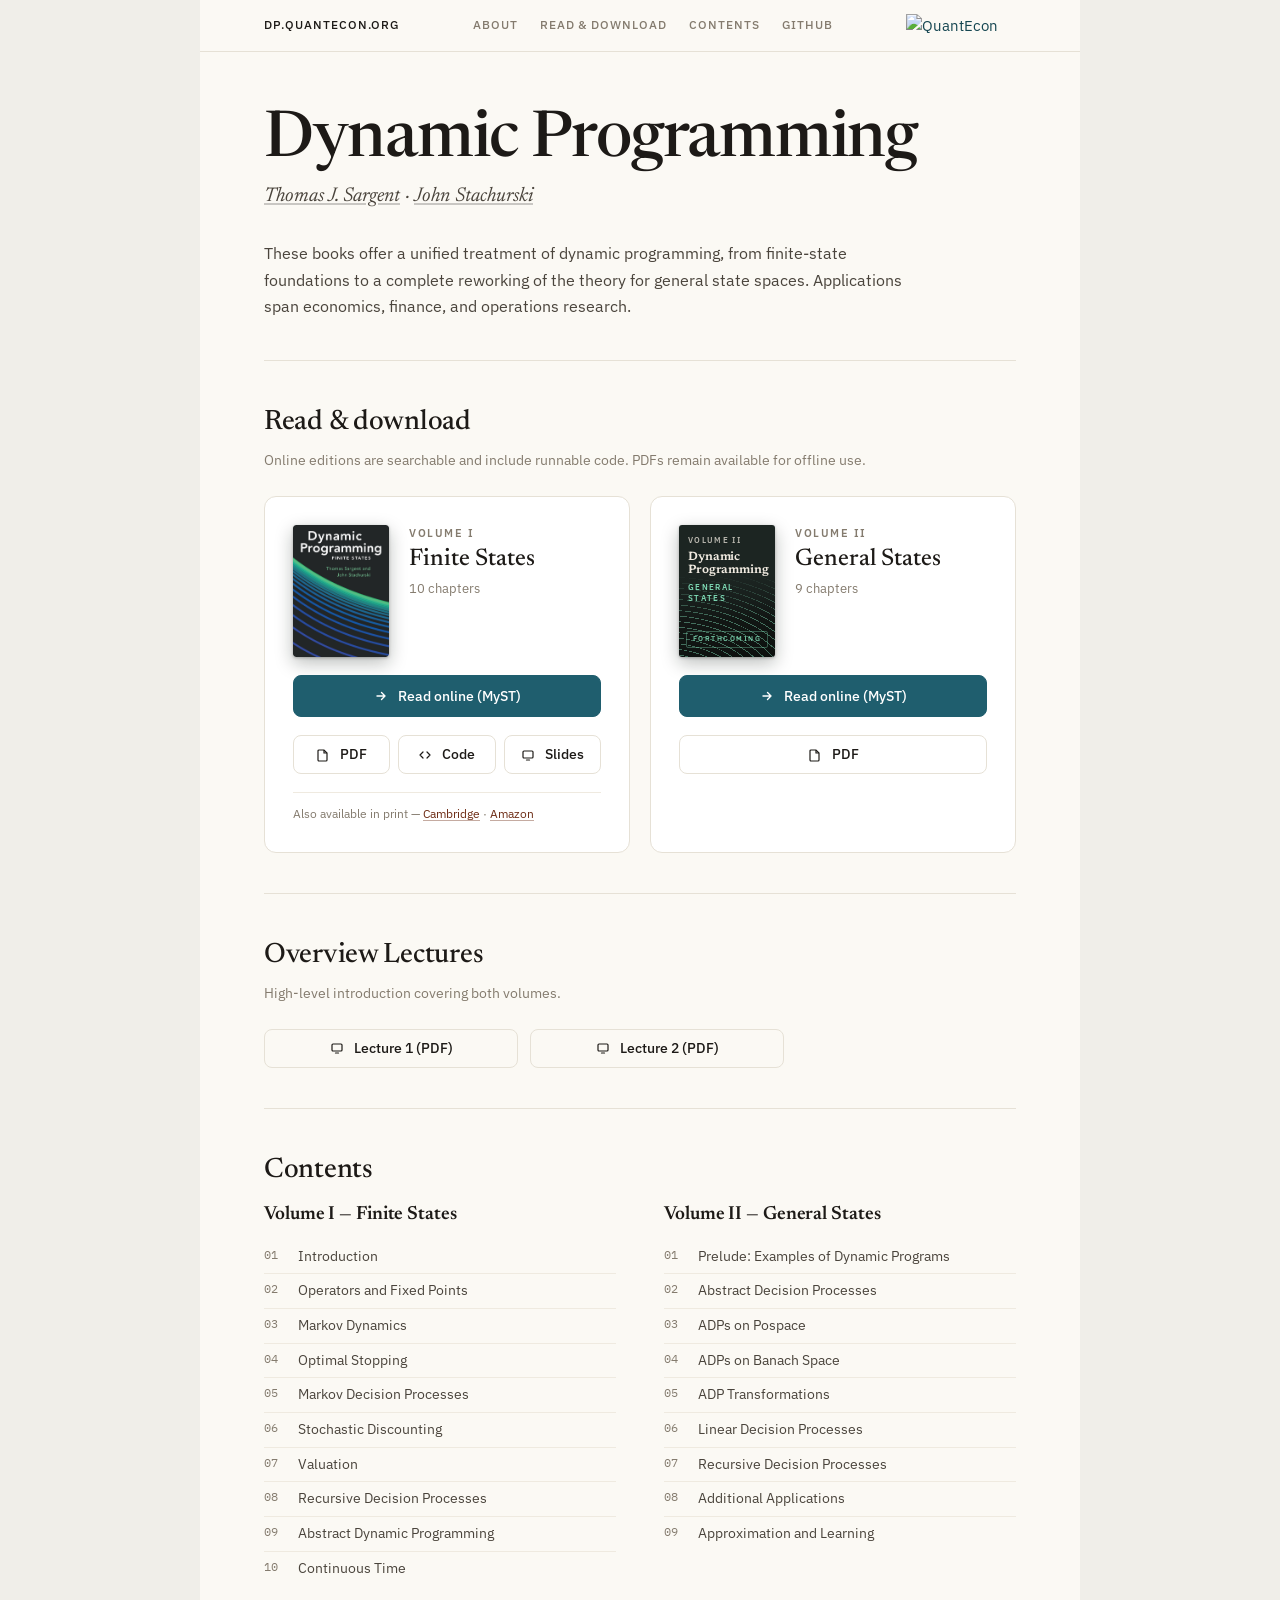
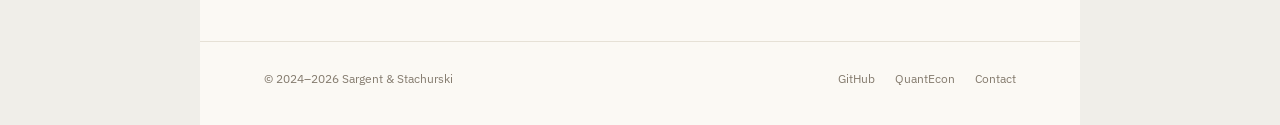
==== commit 87f38f5a: "Reframe landing-page blurb to lead with the theory The previous blurb described the work as "innovat" ====
--- a/website/index.html
+++ b/website/index.html
@@ -39,10 +39,10 @@
                 <a href="https://johnstachurski.net/">John Stachurski</a>
             </p>
             <p class="blurb">
-                These books cover dynamic programming and its applications in
-                economics, finance, and adjacent fields like operations research.
-                They bring together recent innovations in the theory of dynamic
-                programming and also provide related applications and computer code.
+                These books offer a unified treatment of dynamic programming,
+                from finite-state foundations to a complete reworking of the
+                theory for general state spaces. Applications span economics,
+                finance, and operations research.
             </p>
         </section>
 
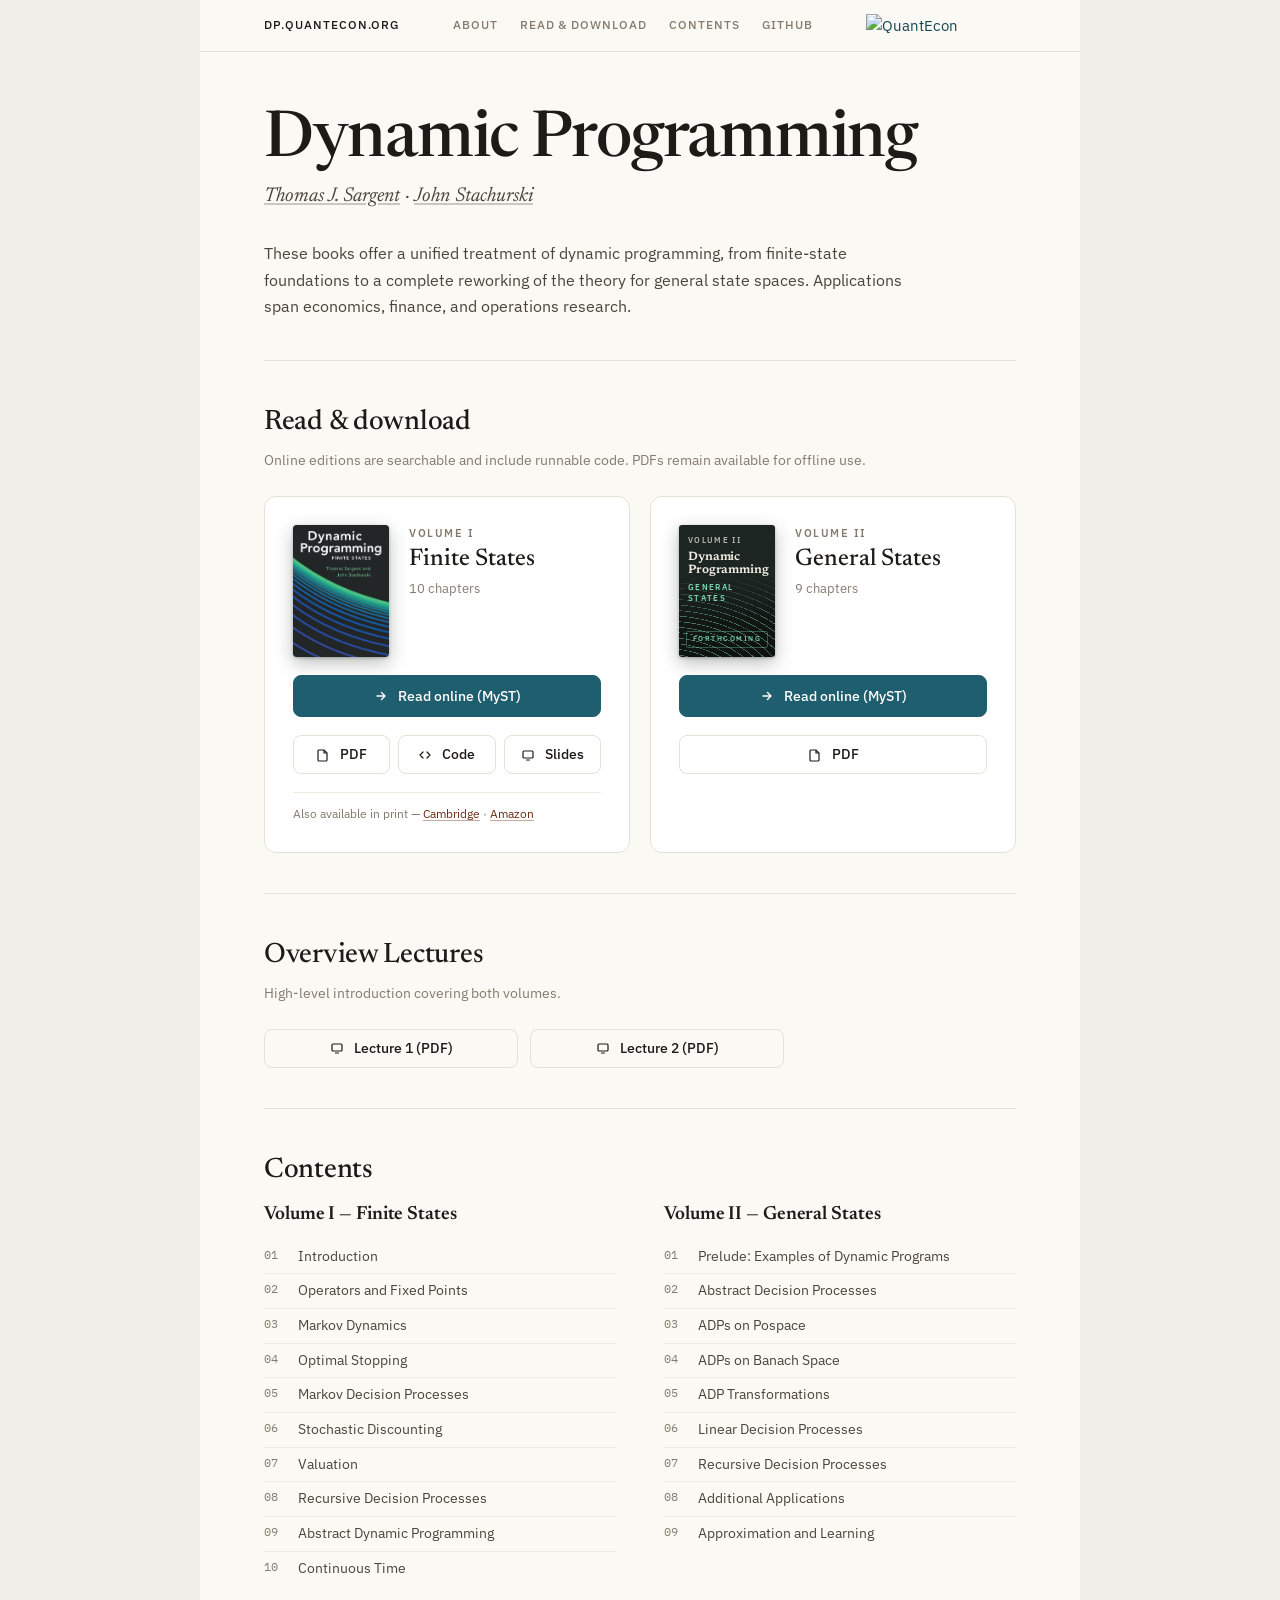
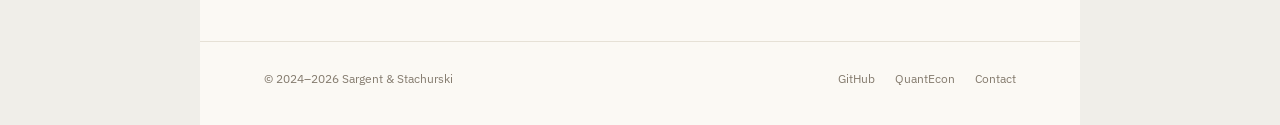
==== commit 8b53cb02: "Add AI-crawler discoverability metadata - JSON-LD Book schema for both volumes in index.html <head>," ====
--- a/website/index.html
+++ b/website/index.html
@@ -9,6 +9,56 @@
     <meta property="og:description" content="Dynamic Programming: Volume I (Finite States) and Volume II (General States). By Thomas J. Sargent and John Stachurski.">
     <meta property="og:type" content="website">
     <meta property="og:url" content="https://dp.quantecon.org/">
+    <meta name="citation_title" content="Dynamic Programming: Finite States">
+    <meta name="citation_author" content="Sargent, Thomas J.">
+    <meta name="citation_author" content="Stachurski, John">
+    <meta name="citation_publisher" content="Cambridge University Press">
+    <meta name="citation_isbn" content="9781009540759">
+    <meta name="citation_publication_date" content="2024">
+    <meta name="citation_pdf_url" content="https://github.com/QuantEcon/book-dp-public/raw/main/pdf/dp.pdf">
+    <script type="application/ld+json">
+    {
+      "@context": "https://schema.org",
+      "@graph": [
+        {
+          "@type": "Book",
+          "@id": "https://dp.quantecon.org/#vol1",
+          "name": "Dynamic Programming: Finite States",
+          "alternateName": "Dynamic Programming, Volume I: Finite States",
+          "author": [
+            { "@type": "Person", "name": "Thomas J. Sargent", "url": "https://www.tomsargent.com/" },
+            { "@type": "Person", "name": "John Stachurski", "url": "https://johnstachurski.net/" }
+          ],
+          "publisher": { "@type": "Organization", "name": "Cambridge University Press", "url": "https://www.cambridge.org/" },
+          "isbn": "9781009540759",
+          "datePublished": "2024",
+          "inLanguage": "en",
+          "url": "https://quantecon.github.io/book-dp1/",
+          "sameAs": [
+            "https://www.cambridge.org/core/books/dynamic-programming/144418B20058C60C6CCDB2AD0C6B4D0F",
+            "https://www.amazon.com/Dynamic-Programming-Finite-Thomas-Sargent/dp/1009540750/"
+          ],
+          "description": "Volume I treats dynamic programming in the finite-state setting, with applications across economics, finance, and operations research."
+        },
+        {
+          "@type": "Book",
+          "@id": "https://dp.quantecon.org/#vol2",
+          "name": "Dynamic Programming: General States",
+          "alternateName": "Dynamic Programming, Volume II: General States",
+          "author": [
+            { "@type": "Person", "name": "Thomas J. Sargent", "url": "https://www.tomsargent.com/" },
+            { "@type": "Person", "name": "John Stachurski", "url": "https://johnstachurski.net/" }
+          ],
+          "inLanguage": "en",
+          "url": "https://quantecon.github.io/book-dp2/",
+          "description": "Volume II reworks the foundations of dynamic programming for general state spaces."
+        }
+      ]
+    }
+    </script>
+    <link rel="icon" type="image/svg+xml" href="favicon.svg">
+    <link rel="icon" type="image/png" sizes="32x32" href="favicon.png">
+    <link rel="apple-touch-icon" sizes="180x180" href="apple-touch-icon.png">
     <link rel="preconnect" href="https://fonts.googleapis.com">
     <link rel="preconnect" href="https://fonts.gstatic.com" crossorigin>
     <link href="https://fonts.googleapis.com/css2?family=Newsreader:ital,opsz,wght@0,6..72,400;0,6..72,500;0,6..72,600;0,6..72,700;1,6..72,400&family=IBM+Plex+Sans:wght@400;500;600;700&family=IBM+Plex+Mono:wght@400;500&display=swap" rel="stylesheet">
--- a/website/assets/css/main.css
+++ b/website/assets/css/main.css
@@ -103,7 +103,7 @@
   text-decoration: none;
 }
 .mast__logo img {
-  width: 110px;
+  width: 150px;
   height: auto;
 }
 
@@ -495,7 +495,7 @@
     gap: 12px;
   }
   .mast__nav { display: none; }
-  .mast__logo img { width: 90px; }
+  .mast__logo img { width: 110px; }
   .hero .authors { font-size: 17px; }
   .hero .blurb { font-size: 15px; }
   .section h2 { font-size: 24px; }
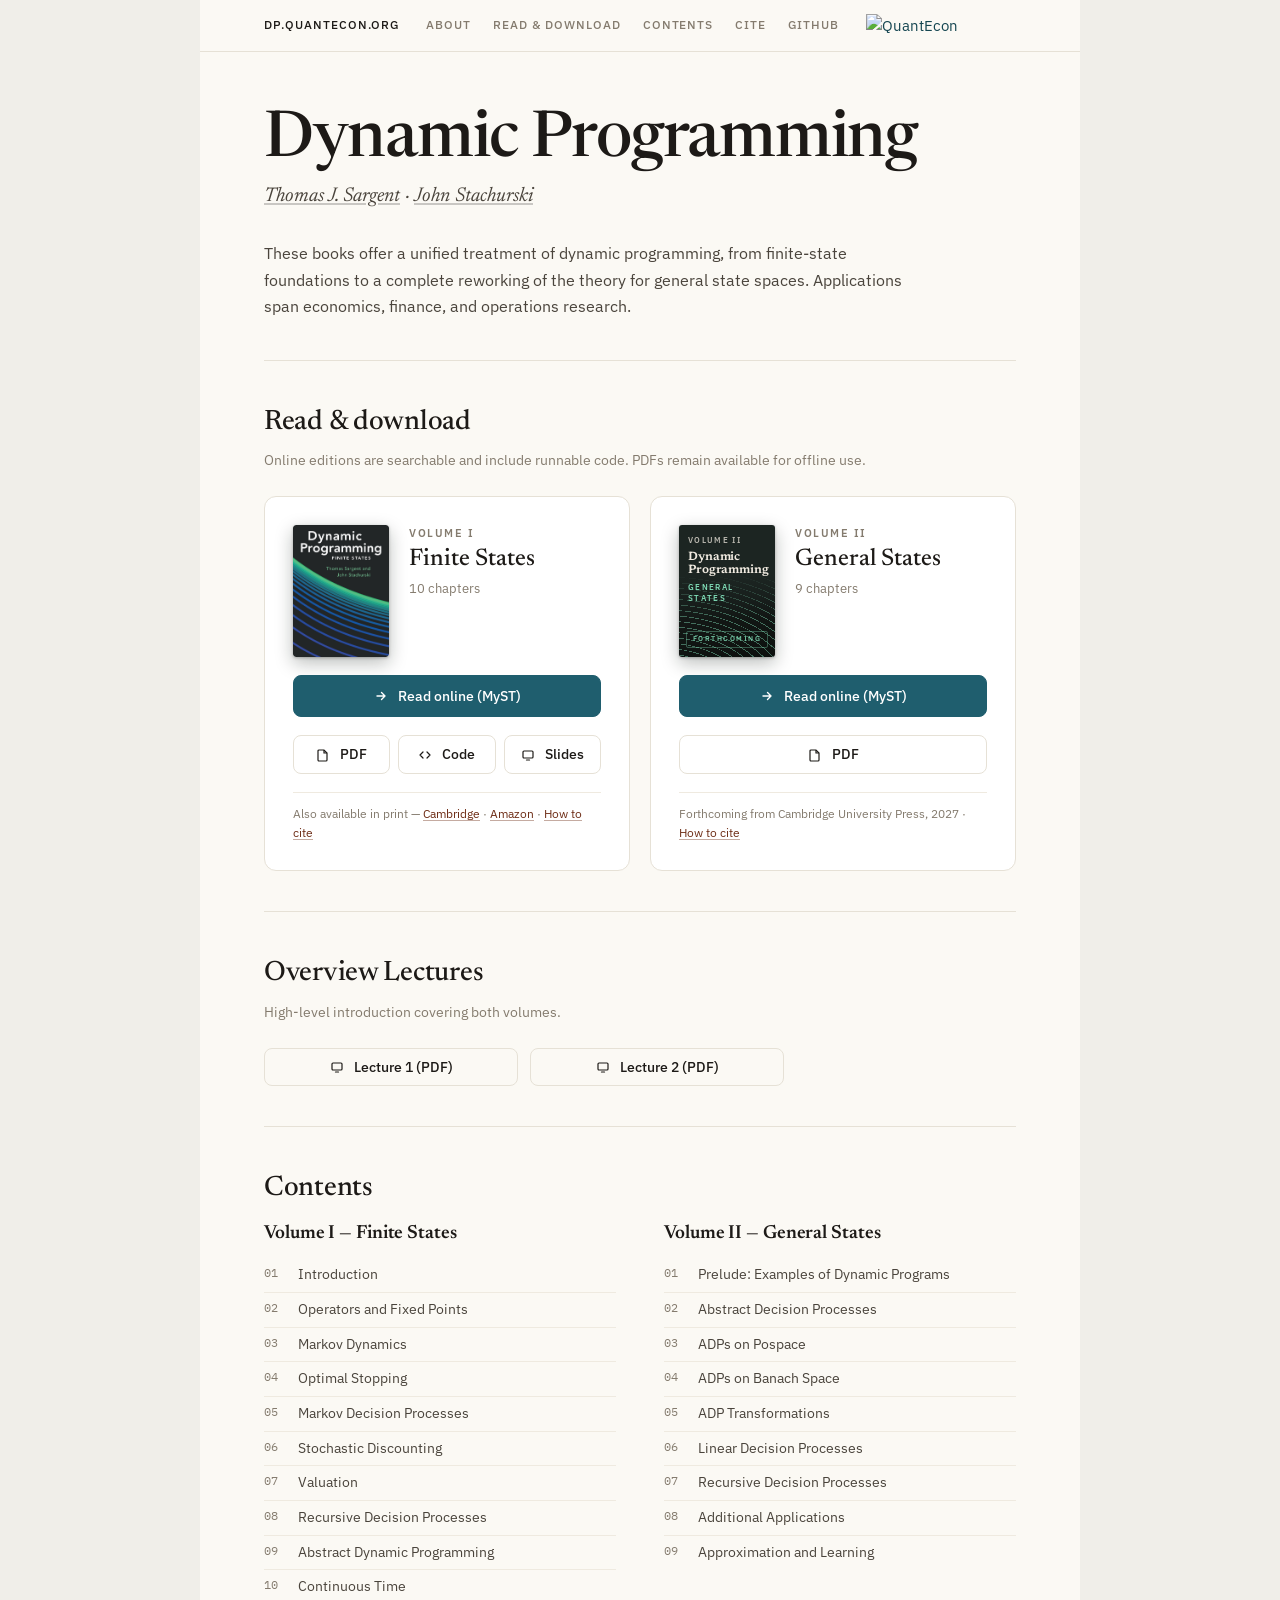
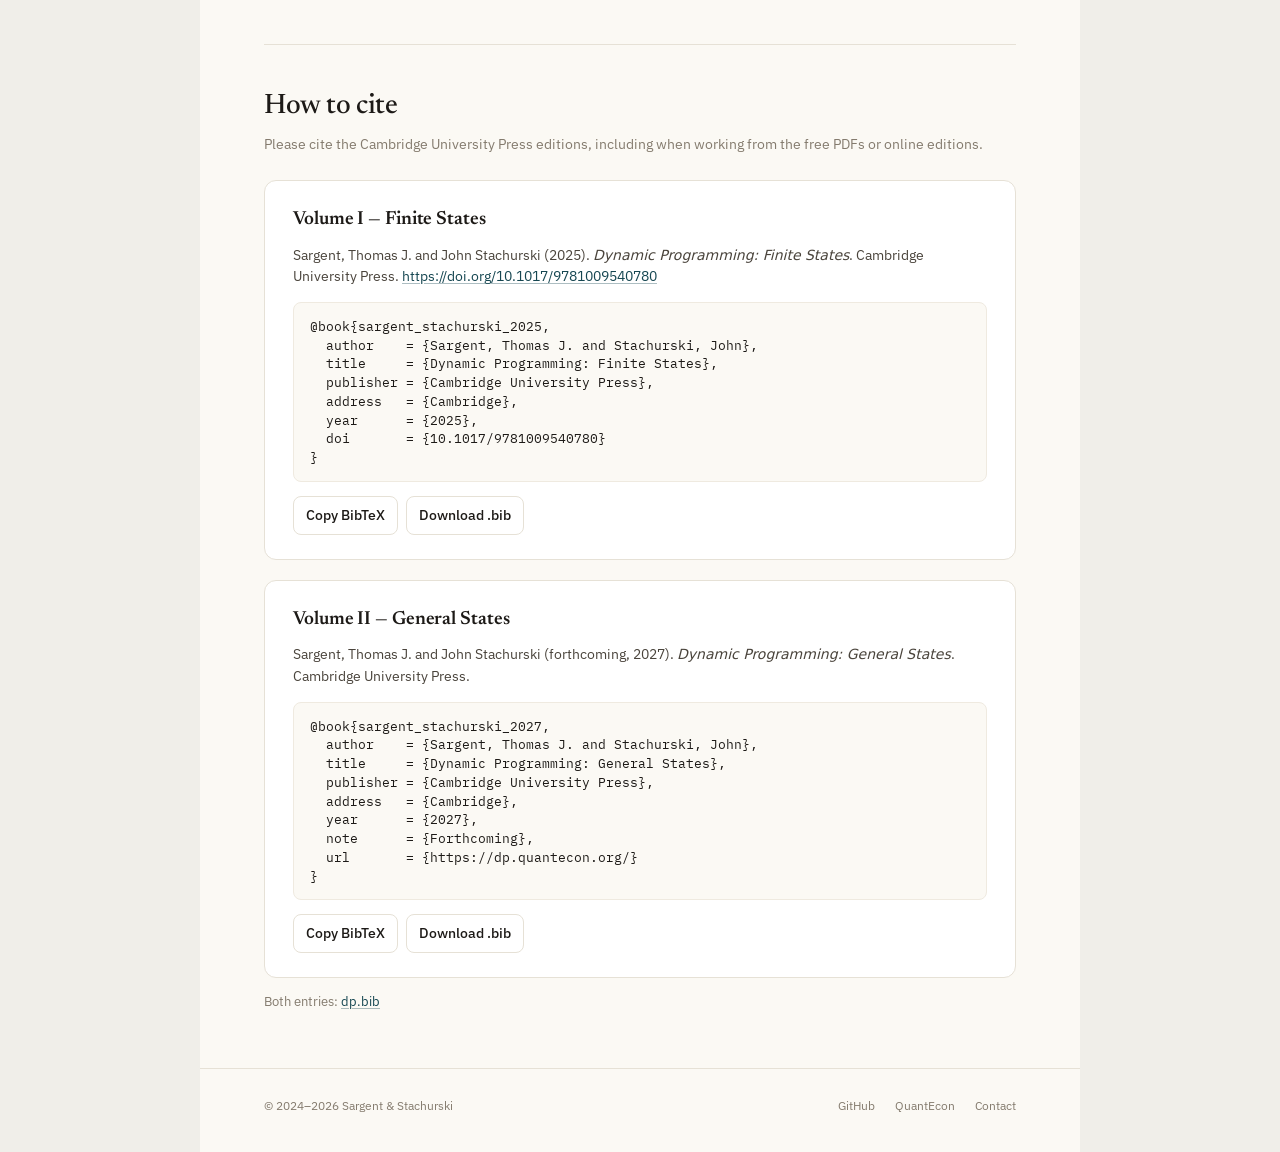
==== commit 1ecc3e9c: "Add citation info for both volumes - index.html: visible "How to cite" section (formatted citation, " ====
--- a/website/index.html
+++ b/website/index.html
@@ -13,8 +13,8 @@
     <meta name="citation_author" content="Sargent, Thomas J.">
     <meta name="citation_author" content="Stachurski, John">
     <meta name="citation_publisher" content="Cambridge University Press">
-    <meta name="citation_isbn" content="9781009540759">
-    <meta name="citation_publication_date" content="2024">
+    <meta name="citation_publication_date" content="2025">
+    <meta name="citation_doi" content="10.1017/9781009540780">
     <meta name="citation_pdf_url" content="https://github.com/QuantEcon/book-dp-public/raw/main/pdf/dp.pdf">
     <script type="application/ld+json">
     {
@@ -30,11 +30,12 @@
             { "@type": "Person", "name": "John Stachurski", "url": "https://johnstachurski.net/" }
           ],
           "publisher": { "@type": "Organization", "name": "Cambridge University Press", "url": "https://www.cambridge.org/" },
-          "isbn": "9781009540759",
-          "datePublished": "2024",
+          "datePublished": "2025",
+          "identifier": { "@type": "PropertyValue", "propertyID": "DOI", "value": "10.1017/9781009540780", "url": "https://doi.org/10.1017/9781009540780" },
           "inLanguage": "en",
           "url": "https://quantecon.github.io/book-dp1/",
           "sameAs": [
+            "https://doi.org/10.1017/9781009540780",
             "https://www.cambridge.org/core/books/dynamic-programming/144418B20058C60C6CCDB2AD0C6B4D0F",
             "https://www.amazon.com/Dynamic-Programming-Finite-Thomas-Sargent/dp/1009540750/"
           ],
@@ -49,6 +50,8 @@
             { "@type": "Person", "name": "Thomas J. Sargent", "url": "https://www.tomsargent.com/" },
             { "@type": "Person", "name": "John Stachurski", "url": "https://johnstachurski.net/" }
           ],
+          "publisher": { "@type": "Organization", "name": "Cambridge University Press", "url": "https://www.cambridge.org/" },
+          "creativeWorkStatus": "Forthcoming (Cambridge University Press, 2027)",
           "inLanguage": "en",
           "url": "https://quantecon.github.io/book-dp2/",
           "description": "Volume II reworks the foundations of dynamic programming for general state spaces."
@@ -73,6 +76,7 @@
                 <a href="#about">About</a>
                 <a href="#read">Read &amp; download</a>
                 <a href="#contents">Contents</a>
+                <a href="#cite">Cite</a>
                 <a href="https://github.com/QuantEcon/book-dp-public/">GitHub</a>
             </nav>
             <a class="mast__logo" href="https://quantecon.org" aria-label="QuantEcon">
@@ -150,6 +154,8 @@
                         <a href="https://www.cambridge.org/core/books/dynamic-programming/144418B20058C60C6CCDB2AD0C6B4D0F" target="_blank" rel="noopener">Cambridge</a>
                         &middot;
                         <a href="https://www.amazon.com/Dynamic-Programming-Finite-Thomas-Sargent/dp/1009540750/" target="_blank" rel="noopener">Amazon</a>
+                        &middot;
+                        <a href="#cite-vol1">How to cite</a>
                     </p>
                 </article>
 
@@ -186,6 +192,12 @@
                             PDF
                         </a>
                     </div>
+
+                    <p class="card__print">
+                        Forthcoming from Cambridge University Press, 2027
+                        &middot;
+                        <a href="#cite-vol2">How to cite</a>
+                    </p>
                 </article>
             </div>
         </section>
@@ -249,6 +261,60 @@
                 </div>
             </div>
         </section>
+
+        <hr class="rule">
+
+        <section class="section" id="cite">
+            <h2>How to cite</h2>
+            <p class="section__sub">Please cite the Cambridge University Press editions, including when working from the free PDFs or online editions.</p>
+
+            <div class="cite">
+                <div class="cite__entry" id="cite-vol1">
+                    <h3>Volume I &mdash; Finite States</h3>
+                    <p class="cite__text">
+                        Sargent, Thomas J. and John Stachurski (2025).
+                        <cite>Dynamic Programming: Finite States</cite>.
+                        Cambridge University Press.
+                        <a href="https://doi.org/10.1017/9781009540780">https://doi.org/10.1017/9781009540780</a>
+                    </p>
+<pre class="cite__bib" id="bib-vol1">@book{sargent_stachurski_2025,
+  author    = {Sargent, Thomas J. and Stachurski, John},
+  title     = {Dynamic Programming: Finite States},
+  publisher = {Cambridge University Press},
+  address   = {Cambridge},
+  year      = {2025},
+  doi       = {10.1017/9781009540780}
+}</pre>
+                    <div class="cite__actions">
+                        <button class="btn btn--ghost" type="button" data-copy="bib-vol1">Copy BibTeX</button>
+                        <a class="btn btn--ghost" href="cite/dp1.bib" download>Download .bib</a>
+                    </div>
+                </div>
+
+                <div class="cite__entry" id="cite-vol2">
+                    <h3>Volume II &mdash; General States</h3>
+                    <p class="cite__text">
+                        Sargent, Thomas J. and John Stachurski (forthcoming, 2027).
+                        <cite>Dynamic Programming: General States</cite>.
+                        Cambridge University Press.
+                    </p>
+<pre class="cite__bib" id="bib-vol2">@book{sargent_stachurski_2027,
+  author    = {Sargent, Thomas J. and Stachurski, John},
+  title     = {Dynamic Programming: General States},
+  publisher = {Cambridge University Press},
+  address   = {Cambridge},
+  year      = {2027},
+  note      = {Forthcoming},
+  url       = {https://dp.quantecon.org/}
+}</pre>
+                    <div class="cite__actions">
+                        <button class="btn btn--ghost" type="button" data-copy="bib-vol2">Copy BibTeX</button>
+                        <a class="btn btn--ghost" href="cite/dp2.bib" download>Download .bib</a>
+                    </div>
+                </div>
+            </div>
+            <p class="cite__all">Both entries: <a href="cite/dp.bib" download>dp.bib</a></p>
+        </section>
     </main>
 
     <footer class="foot">
@@ -262,5 +328,17 @@
         </div>
     </footer>
 </div>
+<script>
+document.querySelectorAll('[data-copy]').forEach(function (btn) {
+    btn.addEventListener('click', function () {
+        var text = document.getElementById(btn.dataset.copy).textContent;
+        var label = btn.textContent;
+        navigator.clipboard.writeText(text).then(function () {
+            btn.textContent = 'Copied';
+            setTimeout(function () { btn.textContent = label; }, 1500);
+        });
+    });
+});
+</script>
 </body>
 </html>
--- a/website/assets/css/main.css
+++ b/website/assets/css/main.css
@@ -394,6 +394,56 @@
   color: var(--ink-mute);
   font-size: 12px;
   min-width: 22px;
+}
+
+/* How to cite */
+.cite {
+  display: grid;
+  gap: 20px;
+}
+.cite__entry {
+  background: #ffffff;
+  border: 1px solid var(--rule);
+  border-radius: 12px;
+  padding: 24px 28px;
+  min-width: 0;
+  scroll-margin-top: 16px;
+}
+.cite__entry h3 {
+  font-family: 'Newsreader', Georgia, serif;
+  font-weight: 600;
+  font-size: 19px;
+  letter-spacing: -0.005em;
+  color: var(--ink);
+  margin: 0 0 10px;
+}
+.cite__text {
+  font-size: 14px;
+  color: var(--ink-soft);
+  margin: 0 0 14px;
+  overflow-wrap: anywhere;
+}
+.cite__bib {
+  font-family: 'IBM Plex Mono', monospace;
+  font-size: 12.5px;
+  line-height: 1.5;
+  color: var(--ink);
+  background: var(--paper);
+  border: 1px solid var(--rule-soft);
+  border-radius: 8px;
+  padding: 14px 16px;
+  margin: 0 0 14px;
+  overflow-x: auto;
+}
+.cite__actions {
+  display: flex;
+  flex-wrap: wrap;
+  gap: 8px;
+}
+.cite__all {
+  font-size: 13px;
+  color: var(--ink-mute);
+  margin-top: 14px;
 }
 
 /* Footer */
@@ -510,6 +560,7 @@
   .cover__subtitle { font-size: 6.5px; letter-spacing: 0.16em; }
   .cover__status { font-size: 6.5px; letter-spacing: 0.2em; padding: 2px 5px; }
   .card { padding: 22px; }
+  .cite__entry { padding: 20px; }
   .card__actions--3 { grid-template-columns: 1fr 1fr; }
   .lectures { grid-template-columns: 1fr; }
   .list-table td { padding: 12px 14px; }
